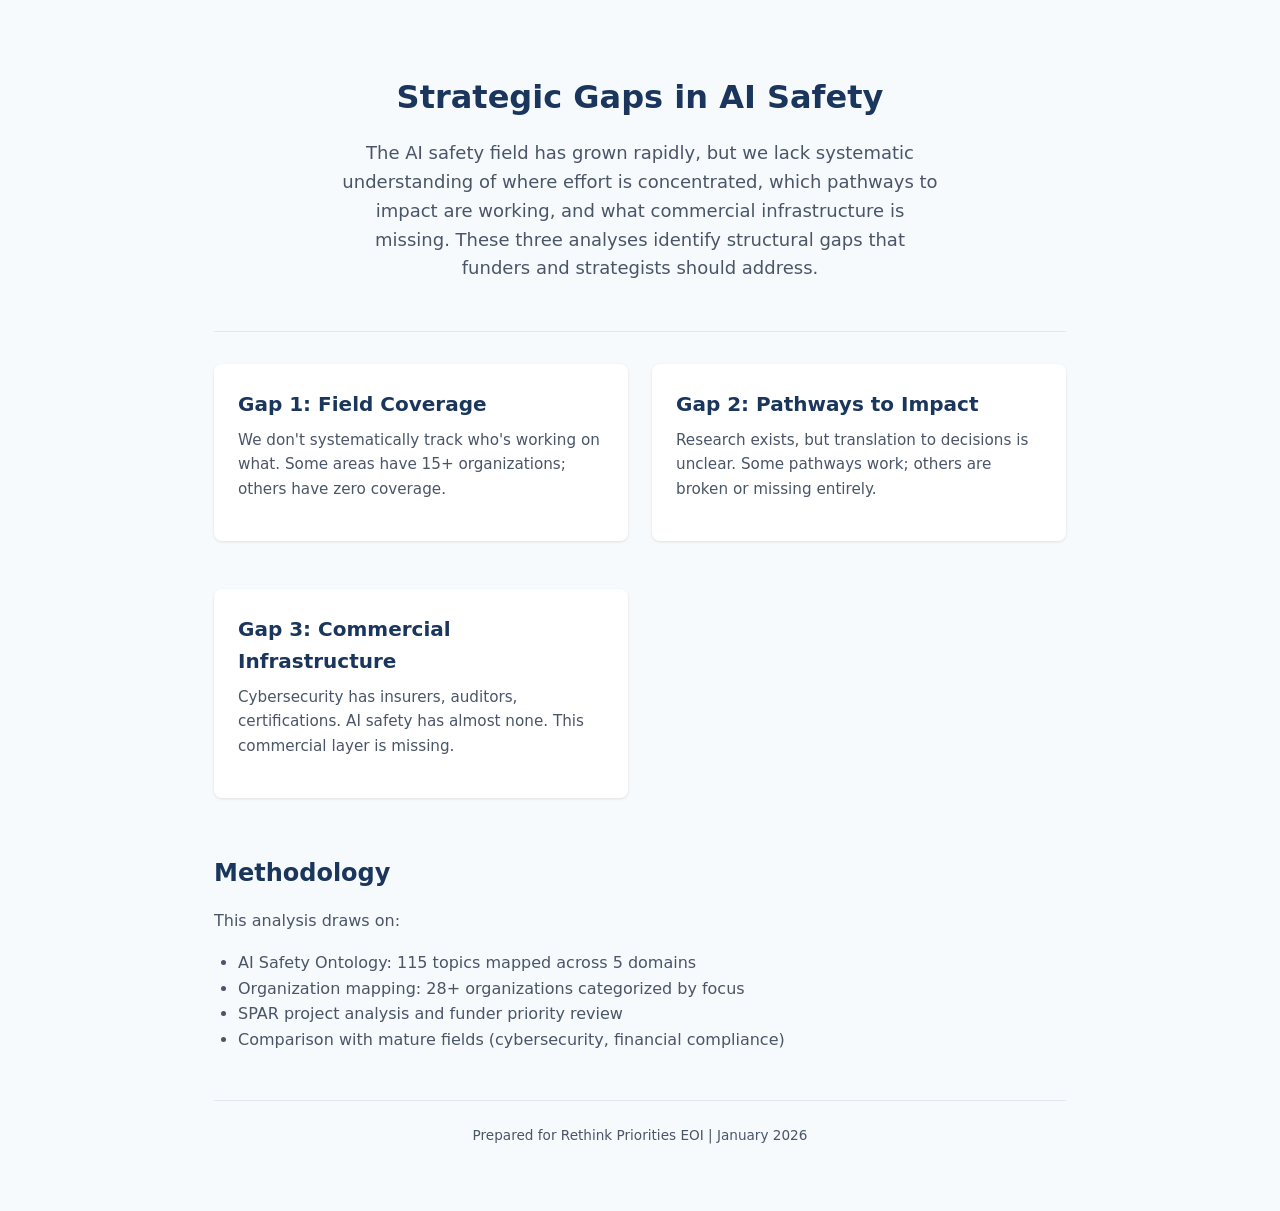
==== index.html @ d0f6ef7e "feat: initial demo site with all gap pages - Landing page with three gap cards - Gap 1: Field covera" ====
<!DOCTYPE html>
<html lang="en">
<head>
  <meta charset="UTF-8">
  <meta name="viewport" content="width=device-width, initial-scale=1.0">
  <meta name="robots" content="noindex, nofollow">
  <title>Strategic Gaps in AI Safety</title>
  <link rel="stylesheet" href="shared/style.css">
</head>
<body>
  <div class="container">
    <header class="page-header">
      <h1>Strategic Gaps in AI Safety</h1>
      <p>The AI safety field has grown rapidly, but we lack systematic understanding of where effort is concentrated, which pathways to impact are working, and what commercial infrastructure is missing. These three analyses identify structural gaps that funders and strategists should address.</p>
    </header>

    <div class="card-grid">
      <a href="gap1-coverage/index.html" class="card-link">
        <div class="card">
          <h3 class="card-title">Gap 1: Field Coverage</h3>
          <p class="card-desc">We don't systematically track who's working on what. Some areas have 15+ organizations; others have zero coverage.</p>
        </div>
      </a>

      <a href="gap2-pathways/index.html" class="card-link">
        <div class="card">
          <h3 class="card-title">Gap 2: Pathways to Impact</h3>
          <p class="card-desc">Research exists, but translation to decisions is unclear. Some pathways work; others are broken or missing entirely.</p>
        </div>
      </a>

      <a href="gap3-corporate/index.html" class="card-link">
        <div class="card">
          <h3 class="card-title">Gap 3: Commercial Infrastructure</h3>
          <p class="card-desc">Cybersecurity has insurers, auditors, certifications. AI safety has almost none. This commercial layer is missing.</p>
        </div>
      </a>
    </div>

    <section>
      <h2>Methodology</h2>
      <p>This analysis draws on:</p>
      <ul style="margin-left: 1.5rem; color: var(--color-text-light);">
        <li>AI Safety Ontology: 115 topics mapped across 5 domains</li>
        <li>Organization mapping: 28+ organizations categorized by focus</li>
        <li>SPAR project analysis and funder priority review</li>
        <li>Comparison with mature fields (cybersecurity, financial compliance)</li>
      </ul>
    </section>

    <footer>
      <p>Prepared for Rethink Priorities EOI | January 2026</p>
    </footer>
  </div>
</body>
</html>
---- shared/style.css ----
/* AI Safety Gaps - Design System */

:root {
  /* Colors */
  --color-primary: #1a365d;
  --color-accent: #e53e3e;
  --color-success: #38a169;
  --color-warning: #d69e2e;
  --color-muted: #718096;
  --color-bg: #f7fafc;
  --color-surface: #ffffff;
  --color-border: #e2e8f0;
  --color-text: #1a202c;
  --color-text-light: #4a5568;

  /* Typography */
  --font-display: 'Inter', system-ui, -apple-system, sans-serif;
  --font-body: 'Inter', system-ui, -apple-system, sans-serif;
  --font-mono: 'JetBrains Mono', 'Fira Code', monospace;

  /* Spacing */
  --space-xs: 0.25rem;
  --space-sm: 0.5rem;
  --space-md: 1rem;
  --space-lg: 1.5rem;
  --space-xl: 2rem;
  --space-2xl: 3rem;
}

* {
  box-sizing: border-box;
  margin: 0;
  padding: 0;
}

body {
  font-family: var(--font-body);
  background: var(--color-bg);
  color: var(--color-text);
  line-height: 1.6;
  min-height: 100vh;
}

.container {
  max-width: 900px;
  margin: 0 auto;
  padding: var(--space-lg);
}

/* Typography */
h1 {
  font-size: 2rem;
  font-weight: 700;
  color: var(--color-primary);
  margin-bottom: var(--space-md);
}

h2 {
  font-size: 1.5rem;
  font-weight: 600;
  color: var(--color-primary);
  margin-top: var(--space-xl);
  margin-bottom: var(--space-md);
}

h3 {
  font-size: 1.125rem;
  font-weight: 600;
  color: var(--color-text);
  margin-bottom: var(--space-sm);
}

p {
  margin-bottom: var(--space-md);
  color: var(--color-text-light);
}

/* Header */
.page-header {
  text-align: center;
  padding: var(--space-2xl) 0;
  border-bottom: 1px solid var(--color-border);
  margin-bottom: var(--space-xl);
}

.page-header p {
  max-width: 600px;
  margin: 0 auto;
  font-size: 1.125rem;
}

/* Cards */
.card {
  background: var(--color-surface);
  border-radius: 8px;
  padding: var(--space-lg);
  box-shadow: 0 1px 3px rgba(0,0,0,0.1);
  margin-bottom: var(--space-lg);
}

.card-grid {
  display: grid;
  grid-template-columns: repeat(auto-fit, minmax(280px, 1fr));
  gap: var(--space-lg);
  margin: var(--space-xl) 0;
}

.card-link {
  text-decoration: none;
  color: inherit;
  display: block;
  transition: transform 0.2s, box-shadow 0.2s;
}

.card-link:hover .card {
  transform: translateY(-2px);
  box-shadow: 0 4px 12px rgba(0,0,0,0.15);
}

.card-title {
  font-size: 1.25rem;
  font-weight: 600;
  color: var(--color-primary);
  margin-bottom: var(--space-sm);
}

.card-desc {
  color: var(--color-text-light);
  font-size: 0.95rem;
}

/* Tables */
table {
  width: 100%;
  border-collapse: collapse;
  margin: var(--space-lg) 0;
  font-size: 0.95rem;
}

th, td {
  padding: var(--space-sm) var(--space-md);
  text-align: left;
  border-bottom: 1px solid var(--color-border);
}

th {
  background: var(--color-primary);
  color: white;
  font-weight: 600;
}

tr:nth-child(even) {
  background: #f8fafc;
}

tr:hover {
  background: #edf2f7;
}

/* Status indicators */
.status {
  display: inline-block;
  padding: 2px 8px;
  border-radius: 4px;
  font-size: 0.85rem;
  font-weight: 500;
}

.status-present {
  background: #c6f6d5;
  color: #22543d;
}

.status-partial {
  background: #fefcbf;
  color: #744210;
}

.status-absent {
  background: #fed7d7;
  color: #822727;
}

/* Gap callout */
.gap-callout {
  border-left: 4px solid var(--color-accent);
  background: #fff5f5;
  padding: var(--space-md) var(--space-lg);
  margin: var(--space-lg) 0;
  border-radius: 0 8px 8px 0;
}

.gap-callout h3 {
  color: var(--color-accent);
  margin-bottom: var(--space-xs);
}

/* Navigation */
nav {
  display: flex;
  justify-content: center;
  gap: var(--space-lg);
  padding: var(--space-md) 0;
  border-top: 1px solid var(--color-border);
  margin-top: var(--space-2xl);
}

nav a {
  color: var(--color-primary);
  text-decoration: none;
  font-weight: 500;
}

nav a:hover {
  text-decoration: underline;
}

/* Bar chart (CSS-only) */
.bar-chart {
  margin: var(--space-lg) 0;
}

.bar-row {
  display: flex;
  align-items: center;
  margin-bottom: var(--space-sm);
}

.bar-label {
  width: 200px;
  font-size: 0.9rem;
  color: var(--color-text);
}

.bar-container {
  flex: 1;
  height: 24px;
  background: var(--color-border);
  border-radius: 4px;
  overflow: hidden;
}

.bar-fill {
  height: 100%;
  background: var(--color-primary);
  border-radius: 4px;
  transition: width 0.3s;
}

.bar-fill.gap {
  background: var(--color-accent);
}

.bar-value {
  width: 40px;
  text-align: right;
  font-size: 0.85rem;
  color: var(--color-muted);
  margin-left: var(--space-sm);
}

/* Pathway cards */
.pathway {
  background: var(--color-surface);
  border-radius: 8px;
  padding: var(--space-lg);
  margin-bottom: var(--space-lg);
  box-shadow: 0 1px 3px rgba(0,0,0,0.1);
}

.pathway-title {
  font-size: 1.1rem;
  font-weight: 600;
  margin-bottom: var(--space-md);
}

.pathway-stages {
  display: grid;
  grid-template-columns: repeat(4, 1fr);
  gap: var(--space-sm);
  text-align: center;
}

.pathway-stage {
  padding: var(--space-sm);
  border-radius: 6px;
  font-size: 0.85rem;
}

.pathway-arrow {
  display: none;
}

.pathway-note {
  margin-top: var(--space-md);
  padding-top: var(--space-md);
  border-top: 1px solid var(--color-border);
  font-size: 0.9rem;
  color: var(--color-muted);
  font-style: italic;
}

/* Footer */
footer {
  text-align: center;
  padding: var(--space-lg);
  color: var(--color-muted);
  font-size: 0.85rem;
  border-top: 1px solid var(--color-border);
  margin-top: var(--space-2xl);
}

/* Responsive */
@media (max-width: 600px) {
  .container {
    padding: var(--space-md);
  }

  h1 {
    font-size: 1.5rem;
  }

  .bar-label {
    width: 120px;
    font-size: 0.8rem;
  }

  .pathway-stages {
    grid-template-columns: 1fr 1fr;
  }

  table {
    font-size: 0.85rem;
  }

  th, td {
    padding: var(--space-xs) var(--space-sm);
  }
}
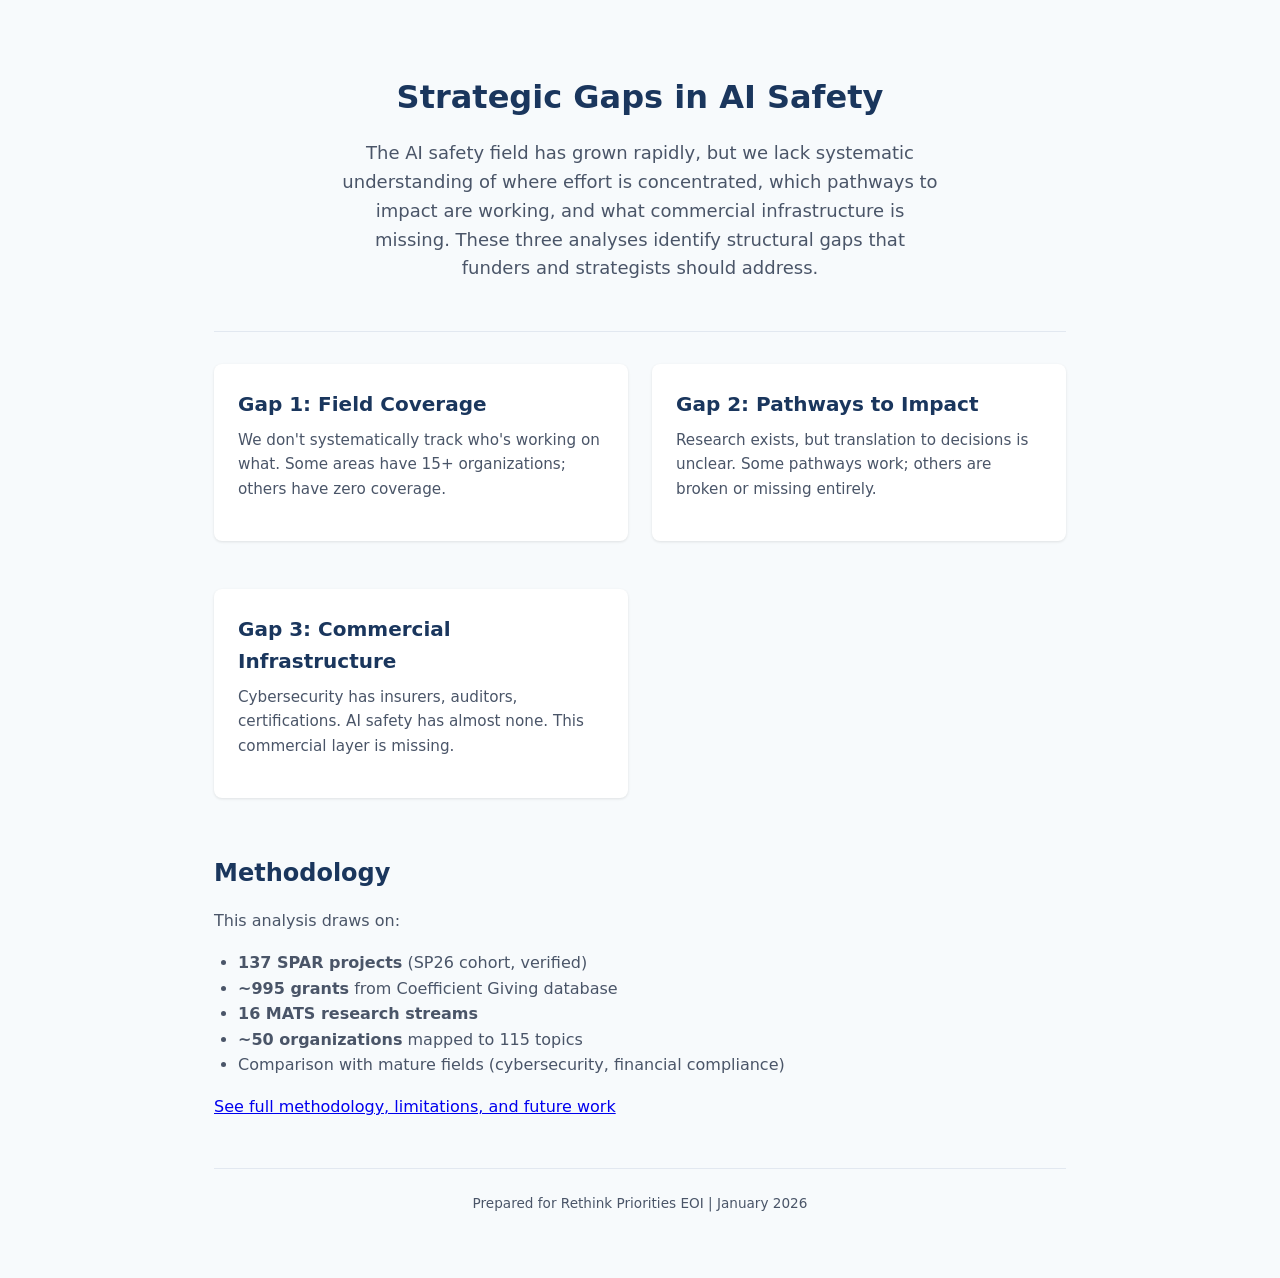
==== commit 8ef7ee31: "feat(04e): add methodology page, source panels, future work sections - Add about.html with methodolo" ====
--- a/index.html
+++ b/index.html
@@ -41,11 +41,13 @@
       <h2>Methodology</h2>
       <p>This analysis draws on:</p>
       <ul style="margin-left: 1.5rem; color: var(--color-text-light);">
-        <li>AI Safety Ontology: 115 topics mapped across 5 domains</li>
-        <li>Organization mapping: 28+ organizations categorized by focus</li>
-        <li>SPAR project analysis and funder priority review</li>
+        <li><strong>137 SPAR projects</strong> (SP26 cohort, verified)</li>
+        <li><strong>~995 grants</strong> from Coefficient Giving database</li>
+        <li><strong>16 MATS research streams</strong></li>
+        <li><strong>~50 organizations</strong> mapped to 115 topics</li>
         <li>Comparison with mature fields (cybersecurity, financial compliance)</li>
       </ul>
+      <p style="margin-top: var(--space-md);"><a href="about.html">See full methodology, limitations, and future work</a></p>
     </section>
 
     <footer>
--- a/shared/style.css
+++ b/shared/style.css
@@ -310,7 +310,427 @@
   margin-top: var(--space-2xl);
 }
 
-/* Responsive */
+/* ===================================
+   SOURCE PANEL COMPONENT
+   =================================== */
+.source-panel {
+  background: var(--color-surface);
+  border: 1px solid var(--color-border);
+  border-radius: 8px;
+  margin: var(--space-lg) 0;
+}
+
+.source-panel summary {
+  padding: var(--space-md) var(--space-lg);
+  cursor: pointer;
+  font-weight: 600;
+  color: var(--color-primary);
+  display: flex;
+  align-items: center;
+  gap: var(--space-sm);
+}
+
+.source-panel summary:hover {
+  background: var(--color-bg);
+}
+
+.source-panel summary::marker {
+  content: '';
+}
+
+.source-panel summary::before {
+  content: '+';
+  display: inline-block;
+  width: 1.2em;
+  font-weight: bold;
+}
+
+.source-panel[open] summary::before {
+  content: '-';
+}
+
+.source-panel-content {
+  padding: 0 var(--space-lg) var(--space-lg);
+  border-top: 1px solid var(--color-border);
+}
+
+.source-list {
+  list-style: none;
+  margin: var(--space-md) 0 0 0;
+  padding: 0;
+}
+
+.source-item {
+  display: flex;
+  align-items: flex-start;
+  gap: var(--space-md);
+  padding: var(--space-sm) 0;
+  border-bottom: 1px solid var(--color-border);
+}
+
+.source-item:last-child {
+  border-bottom: none;
+}
+
+.source-level {
+  flex-shrink: 0;
+  padding: 2px 6px;
+  border-radius: 3px;
+  font-size: 0.75rem;
+  font-weight: 600;
+  text-transform: uppercase;
+}
+
+.source-level-verified {
+  background: #c6f6d5;
+  color: #22543d;
+}
+
+.source-level-inferred {
+  background: #fefcbf;
+  color: #744210;
+}
+
+.source-level-illustrative {
+  background: #e2e8f0;
+  color: #4a5568;
+}
+
+.source-details {
+  flex: 1;
+}
+
+.source-name {
+  font-weight: 500;
+  color: var(--color-text);
+  margin-bottom: 2px;
+}
+
+.source-meta {
+  font-size: 0.85rem;
+  color: var(--color-muted);
+}
+
+.source-link {
+  color: var(--color-primary);
+  text-decoration: none;
+}
+
+.source-link:hover {
+  text-decoration: underline;
+}
+
+.source-panel-footer {
+  margin-top: var(--space-md);
+  padding-top: var(--space-md);
+  border-top: 1px solid var(--color-border);
+  display: flex;
+  gap: var(--space-md);
+  font-size: 0.85rem;
+}
+
+.source-action {
+  color: var(--color-primary);
+  text-decoration: none;
+}
+
+.source-action:hover {
+  text-decoration: underline;
+}
+
+.source-legend {
+  display: flex;
+  flex-wrap: wrap;
+  gap: var(--space-md);
+  font-size: 0.8rem;
+  color: var(--color-muted);
+  margin-top: var(--space-sm);
+}
+
+.source-legend-item {
+  display: flex;
+  align-items: center;
+  gap: 4px;
+}
+
+/* ===================================
+   VIEW TABS
+   =================================== */
+.view-tabs {
+  display: flex;
+  gap: 2px;
+  margin-bottom: var(--space-lg);
+  background: var(--color-border);
+  border-radius: 8px;
+  padding: 2px;
+}
+
+.view-tab {
+  flex: 1;
+  padding: var(--space-sm) var(--space-md);
+  text-align: center;
+  text-decoration: none;
+  color: var(--color-text-light);
+  font-size: 0.9rem;
+  font-weight: 500;
+  border-radius: 6px;
+  transition: background 0.2s, color 0.2s;
+}
+
+.view-tab:hover {
+  background: rgba(255,255,255,0.5);
+}
+
+.view-tab.active {
+  background: var(--color-surface);
+  color: var(--color-primary);
+  box-shadow: 0 1px 3px rgba(0,0,0,0.1);
+}
+
+/* ===================================
+   ENHANCED BAR CHART
+   =================================== */
+.bar-row-clickable {
+  cursor: pointer;
+  transition: background 0.2s;
+  padding: var(--space-xs) var(--space-sm);
+  margin: 0 calc(-1 * var(--space-sm));
+  border-radius: 4px;
+}
+
+.bar-row-clickable:hover {
+  background: var(--color-bg);
+}
+
+.bar-row-clickable summary {
+  list-style: none;
+}
+
+.bar-row-clickable summary::-webkit-details-marker {
+  display: none;
+}
+
+.bar-details {
+  margin-left: 200px;
+  margin-top: var(--space-xs);
+  padding: var(--space-sm) var(--space-md);
+  background: var(--color-bg);
+  border-radius: 4px;
+  font-size: 0.85rem;
+}
+
+.bar-details-list {
+  list-style: none;
+  margin: 0;
+  padding: 0;
+  display: flex;
+  flex-wrap: wrap;
+  gap: var(--space-xs) var(--space-md);
+}
+
+.bar-details-list li {
+  color: var(--color-text-light);
+}
+
+.bar-sort-controls {
+  display: flex;
+  gap: var(--space-sm);
+  margin-bottom: var(--space-md);
+  font-size: 0.85rem;
+  align-items: center;
+}
+
+.bar-sort-btn {
+  padding: 4px 8px;
+  border: 1px solid var(--color-border);
+  border-radius: 4px;
+  background: white;
+  color: var(--color-text-light);
+  cursor: pointer;
+  font-size: 0.8rem;
+}
+
+.bar-sort-btn:hover {
+  background: var(--color-bg);
+}
+
+.bar-sort-btn.active {
+  background: var(--color-primary);
+  color: white;
+  border-color: var(--color-primary);
+}
+
+/* Coverage level colors */
+.bar-fill.coverage-high {
+  background: var(--color-success);
+}
+
+.bar-fill.coverage-medium {
+  background: var(--color-warning);
+}
+
+.bar-fill.coverage-low {
+  background: var(--color-accent);
+}
+
+/* ===================================
+   HEATMAP LEGEND
+   =================================== */
+.heatmap-legend {
+  display: flex;
+  align-items: center;
+  gap: var(--space-md);
+  margin-top: var(--space-md);
+  font-size: 0.8rem;
+  color: var(--color-muted);
+}
+
+.heatmap-legend-scale {
+  display: flex;
+  gap: 2px;
+}
+
+.heatmap-legend-cell {
+  width: 24px;
+  height: 16px;
+  border-radius: 2px;
+}
+
+/* ===================================
+   INLINE FOOTNOTES / SOURCED DATA
+   =================================== */
+.sourced {
+  position: relative;
+  border-bottom: 1px dotted var(--color-muted);
+  cursor: help;
+}
+
+.sourced::after {
+  content: attr(data-note);
+  font-size: 0.7rem;
+  vertical-align: super;
+  color: var(--color-primary);
+  margin-left: 1px;
+}
+
+.sourced[data-level="inferred"]::before {
+  content: "~";
+  color: var(--color-warning);
+}
+
+.sourced[data-level="illustrative"]::before {
+  content: "*";
+  color: var(--color-muted);
+}
+
+/* Tooltip on hover */
+.sourced[data-tooltip]:hover::after {
+  content: attr(data-tooltip);
+  position: absolute;
+  bottom: 100%;
+  left: 50%;
+  transform: translateX(-50%);
+  background: var(--color-text);
+  color: white;
+  padding: 4px 8px;
+  border-radius: 4px;
+  font-size: 0.75rem;
+  white-space: nowrap;
+  z-index: 100;
+  margin-bottom: 4px;
+}
+
+/* Footnote section at bottom of page */
+.footnotes {
+  margin-top: var(--space-2xl);
+  padding-top: var(--space-lg);
+  border-top: 1px solid var(--color-border);
+  font-size: 0.85rem;
+  color: var(--color-muted);
+}
+
+.footnotes h3 {
+  font-size: 0.9rem;
+  color: var(--color-text-light);
+  margin-bottom: var(--space-md);
+}
+
+.footnote-item {
+  display: flex;
+  gap: var(--space-sm);
+  margin-bottom: var(--space-sm);
+  line-height: 1.4;
+}
+
+.footnote-marker {
+  flex-shrink: 0;
+  font-weight: 600;
+  color: var(--color-primary);
+}
+
+.footnote-text {
+  flex: 1;
+}
+
+.footnote-text a {
+  color: var(--color-primary);
+}
+
+/* Future work section */
+.future-work {
+  background: linear-gradient(135deg, #f0f9ff 0%, #e0f2fe 100%);
+  border: 1px solid #bae6fd;
+  border-radius: 8px;
+  padding: var(--space-lg);
+  margin: var(--space-xl) 0;
+}
+
+.future-work h3 {
+  color: #0369a1;
+  margin-bottom: var(--space-md);
+  display: flex;
+  align-items: center;
+  gap: var(--space-sm);
+}
+
+.future-work h3::before {
+  content: "";
+  display: inline-block;
+  width: 4px;
+  height: 1.2em;
+  background: #0369a1;
+  border-radius: 2px;
+}
+
+.future-work ul {
+  margin-left: 1.5rem;
+  color: var(--color-text-light);
+}
+
+.future-work li {
+  margin-bottom: var(--space-xs);
+}
+
+.future-work p {
+  color: var(--color-text-light);
+  font-size: 0.9rem;
+}
+
+/* Epistemic markers in text */
+.uncertain {
+  font-style: italic;
+  color: var(--color-text-light);
+}
+
+.estimate::before {
+  content: "~";
+  color: var(--color-warning);
+  font-weight: bold;
+}
+
+/* ===================================
+   RESPONSIVE
+   =================================== */
 @media (max-width: 600px) {
   .container {
     padding: var(--space-md);
@@ -336,4 +756,21 @@
   th, td {
     padding: var(--space-xs) var(--space-sm);
   }
-}
+
+  .bar-details {
+    margin-left: 0;
+  }
+
+  .view-tabs {
+    flex-wrap: wrap;
+  }
+
+  .view-tab {
+    flex: 1 1 45%;
+  }
+
+  nav {
+    flex-wrap: wrap;
+    gap: var(--space-md);
+  }
+}
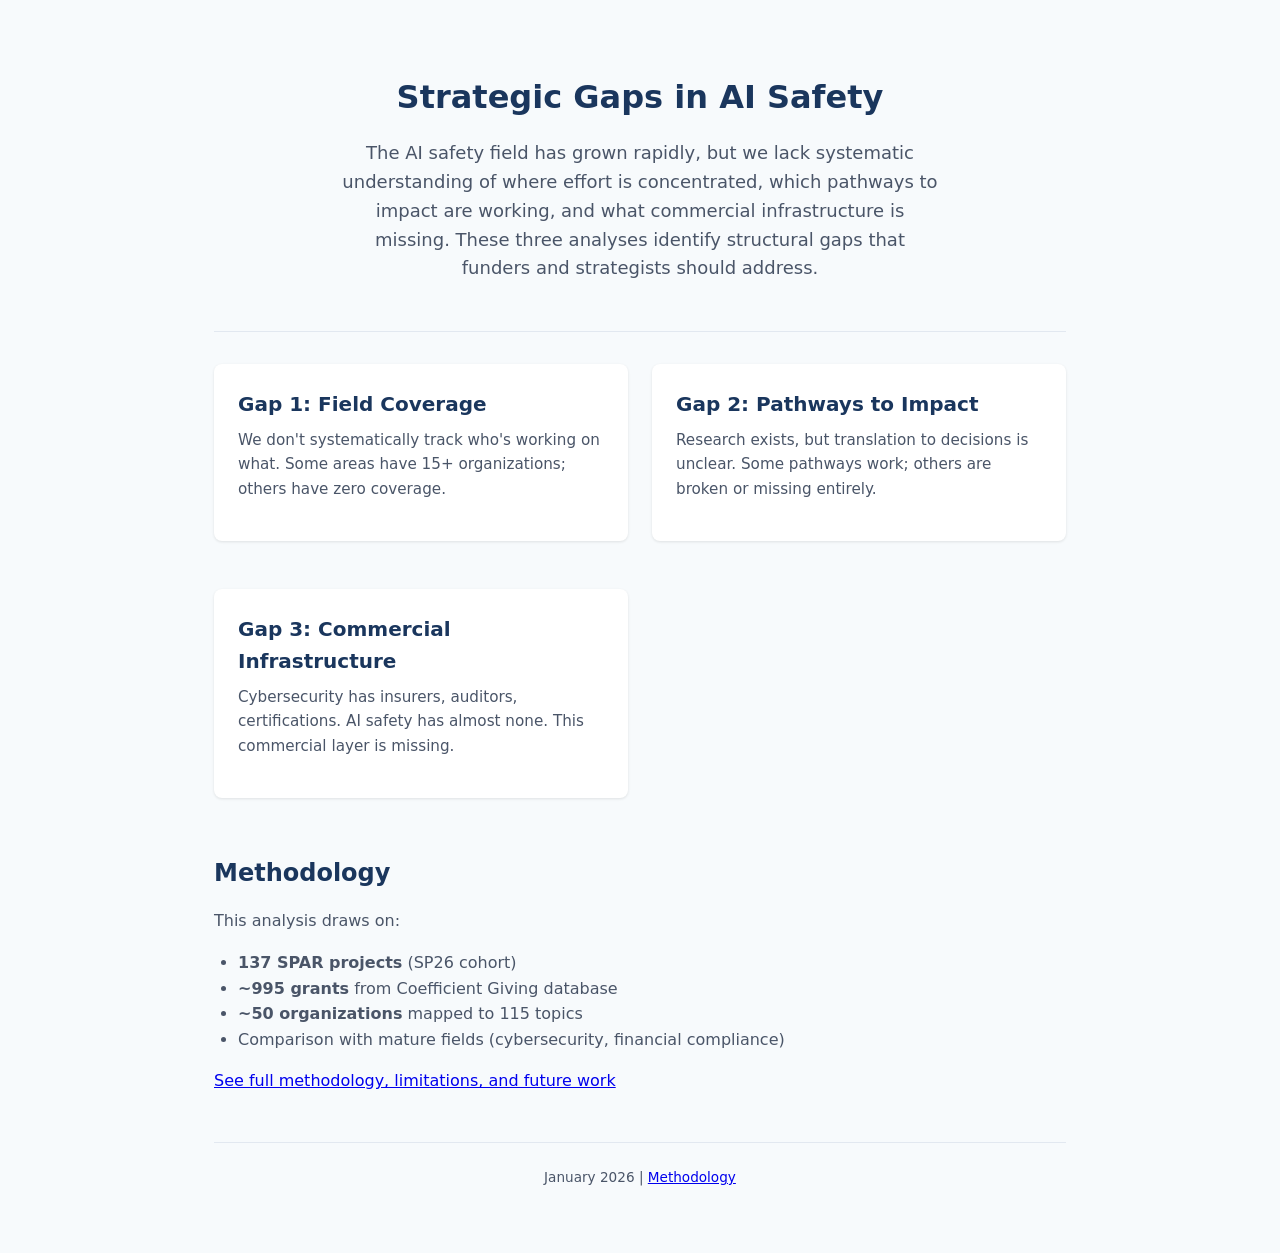
==== commit d82574a2: "refactor(04e): improve methodology prose, purpose-driven future work - Rewrite about.html with natur" ====
--- a/index.html
+++ b/index.html
@@ -41,9 +41,8 @@
       <h2>Methodology</h2>
       <p>This analysis draws on:</p>
       <ul style="margin-left: 1.5rem; color: var(--color-text-light);">
-        <li><strong>137 SPAR projects</strong> (SP26 cohort, verified)</li>
+        <li><strong>137 SPAR projects</strong> (SP26 cohort)</li>
         <li><strong>~995 grants</strong> from Coefficient Giving database</li>
-        <li><strong>16 MATS research streams</strong></li>
         <li><strong>~50 organizations</strong> mapped to 115 topics</li>
         <li>Comparison with mature fields (cybersecurity, financial compliance)</li>
       </ul>
@@ -51,7 +50,7 @@
     </section>
 
     <footer>
-      <p>Prepared for Rethink Priorities EOI | January 2026</p>
+      <p>January 2026 | <a href="about.html">Methodology</a></p>
     </footer>
   </div>
 </body>
